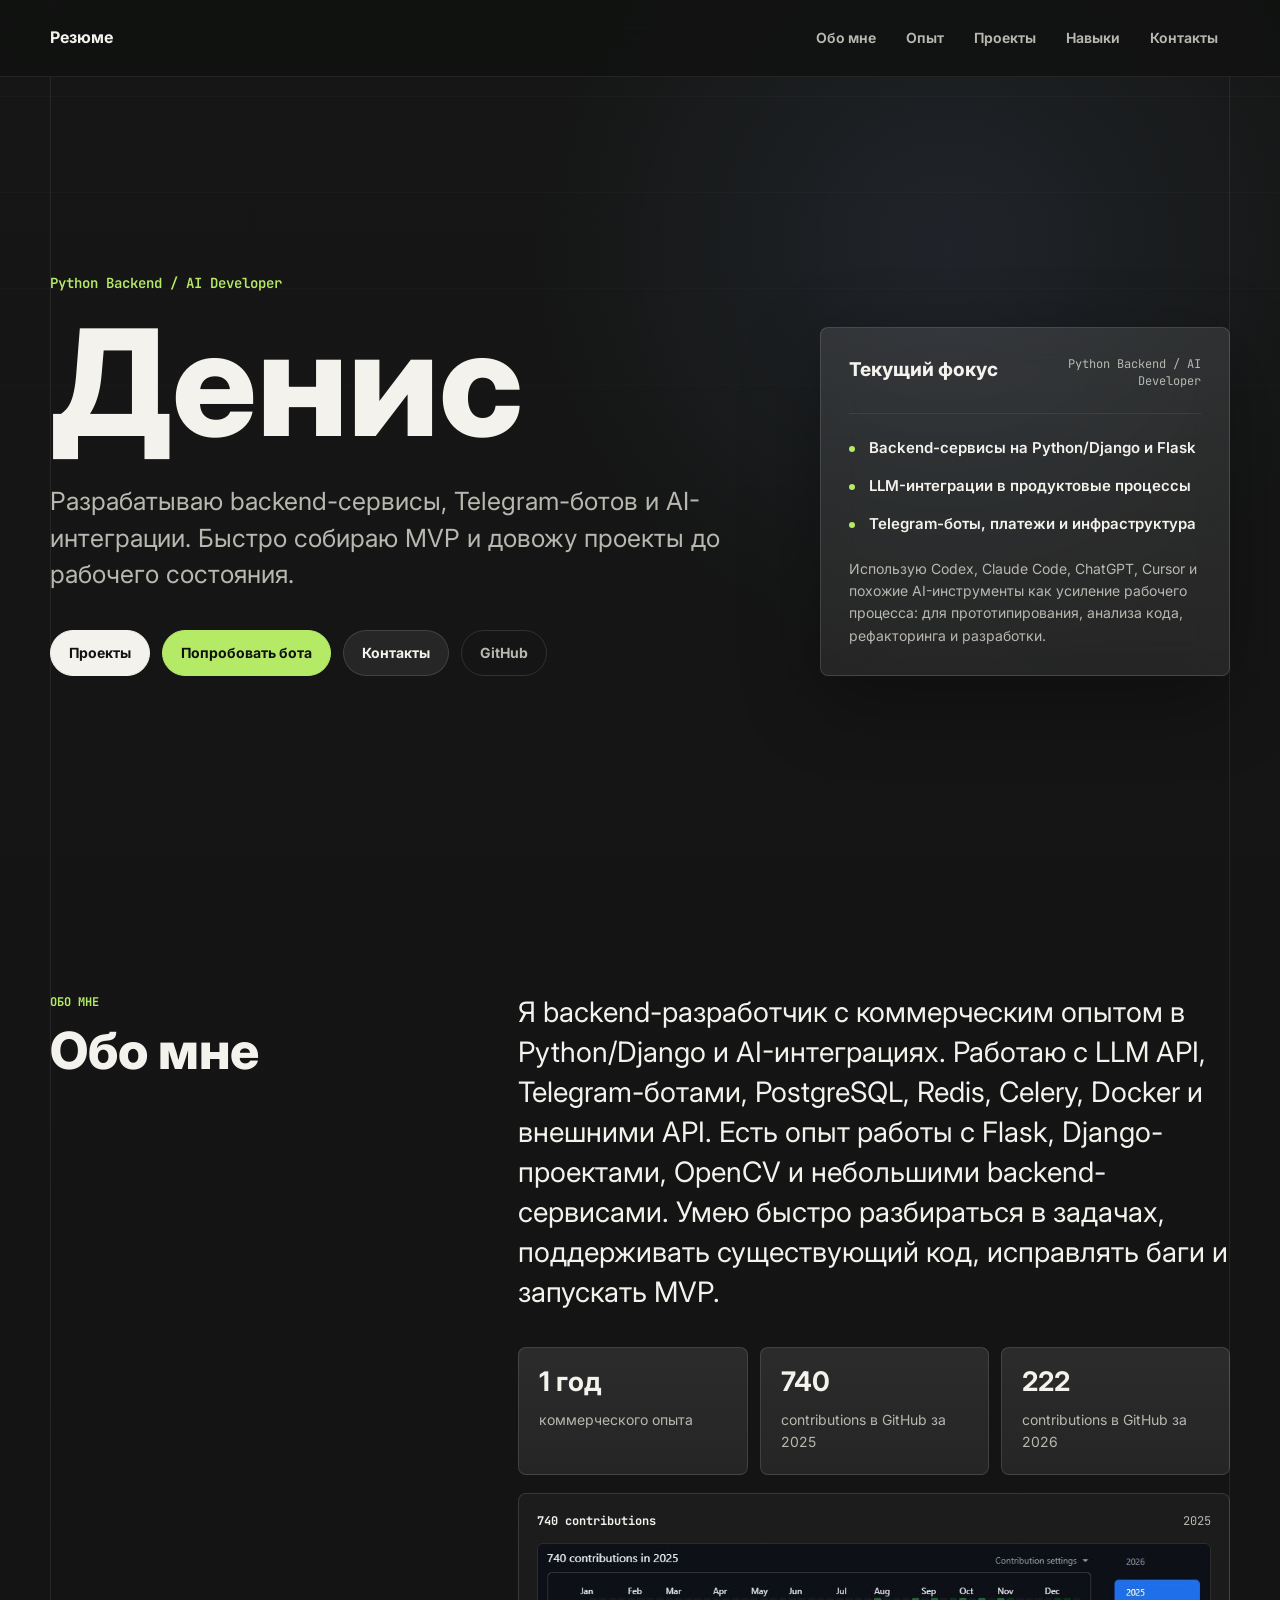
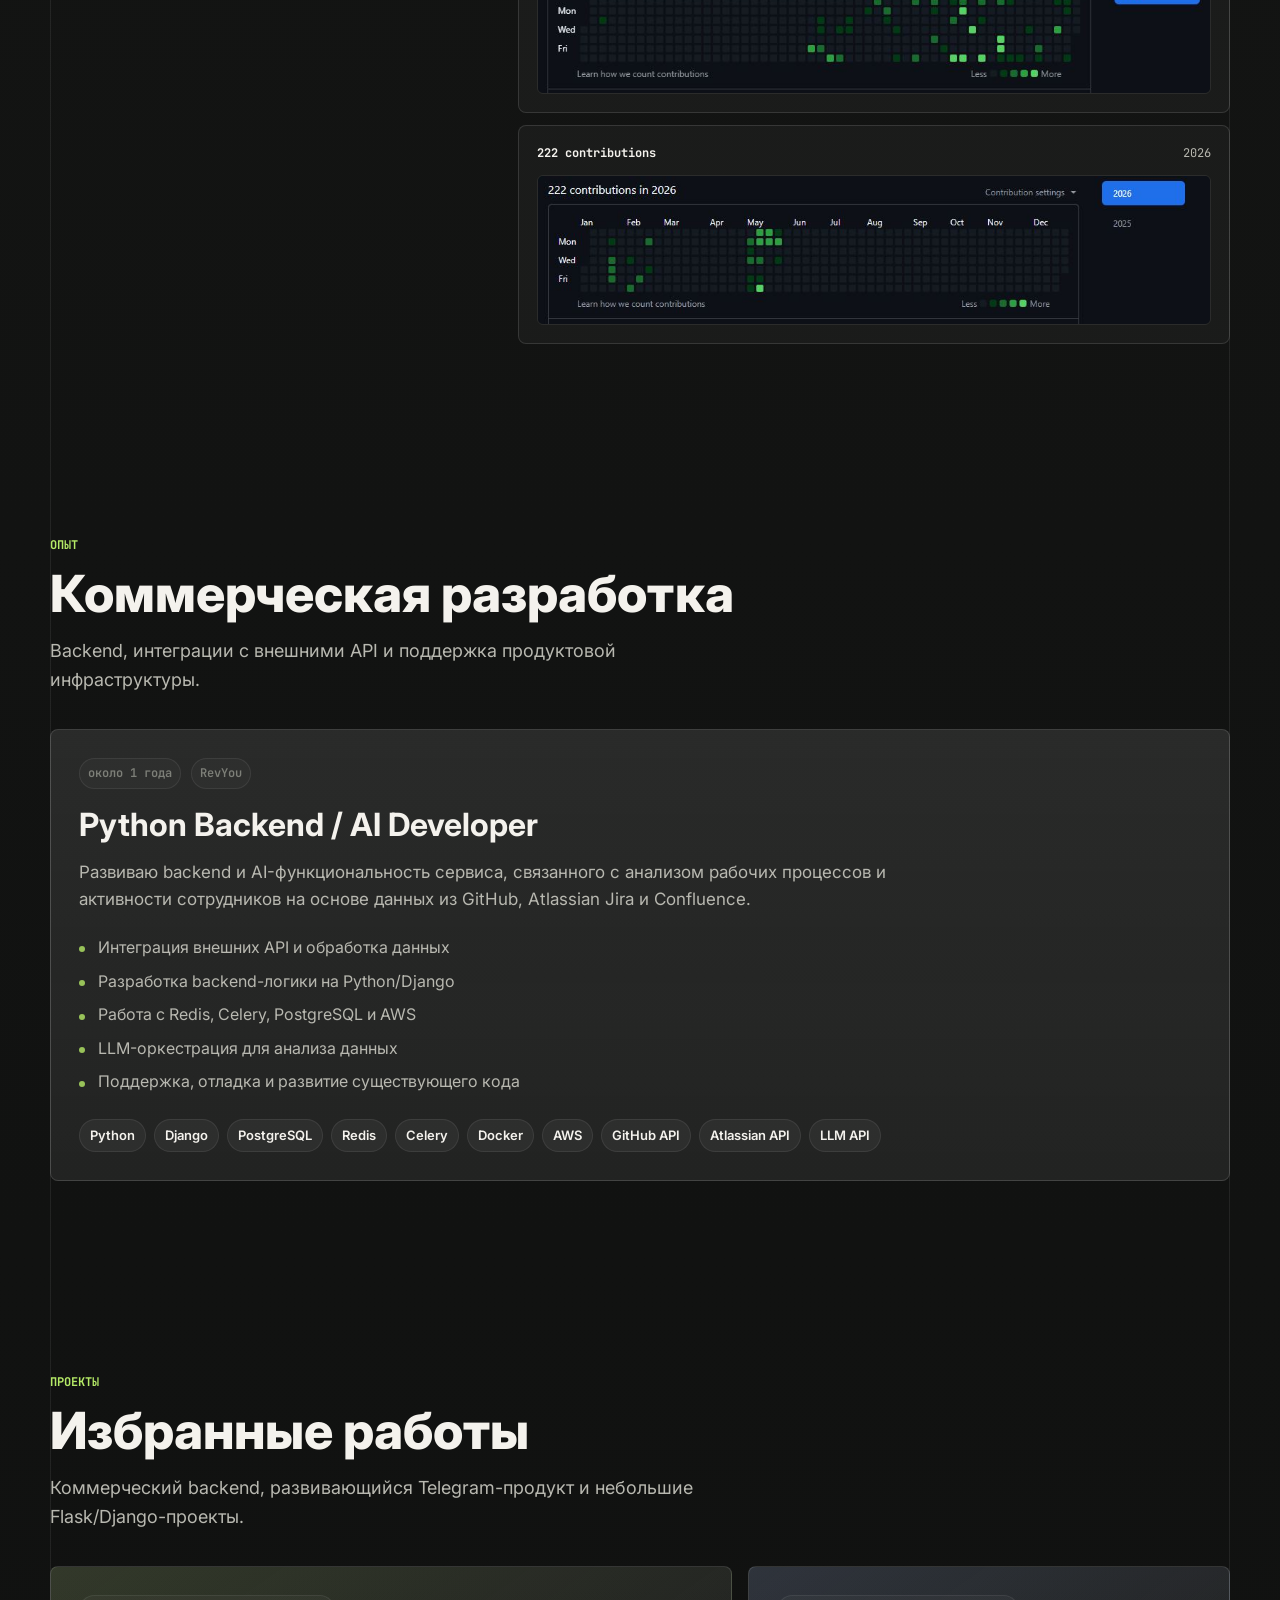
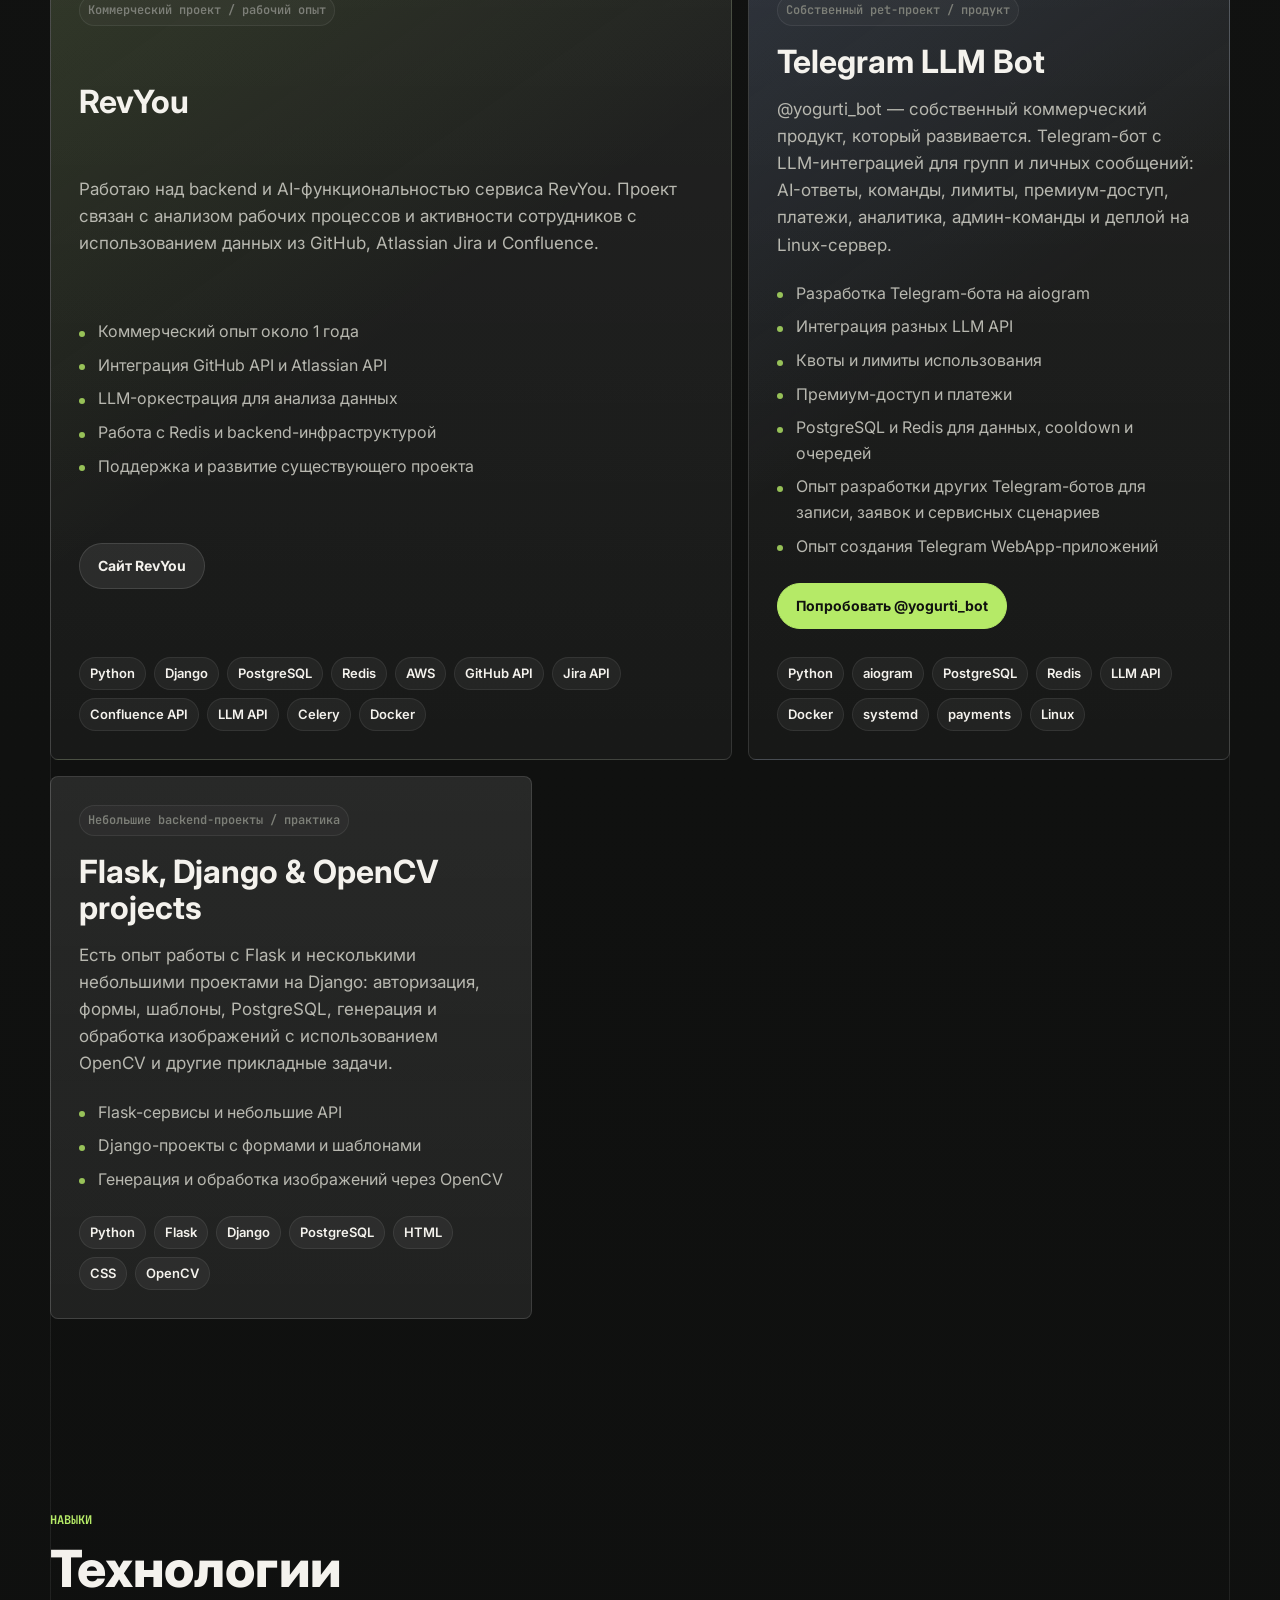
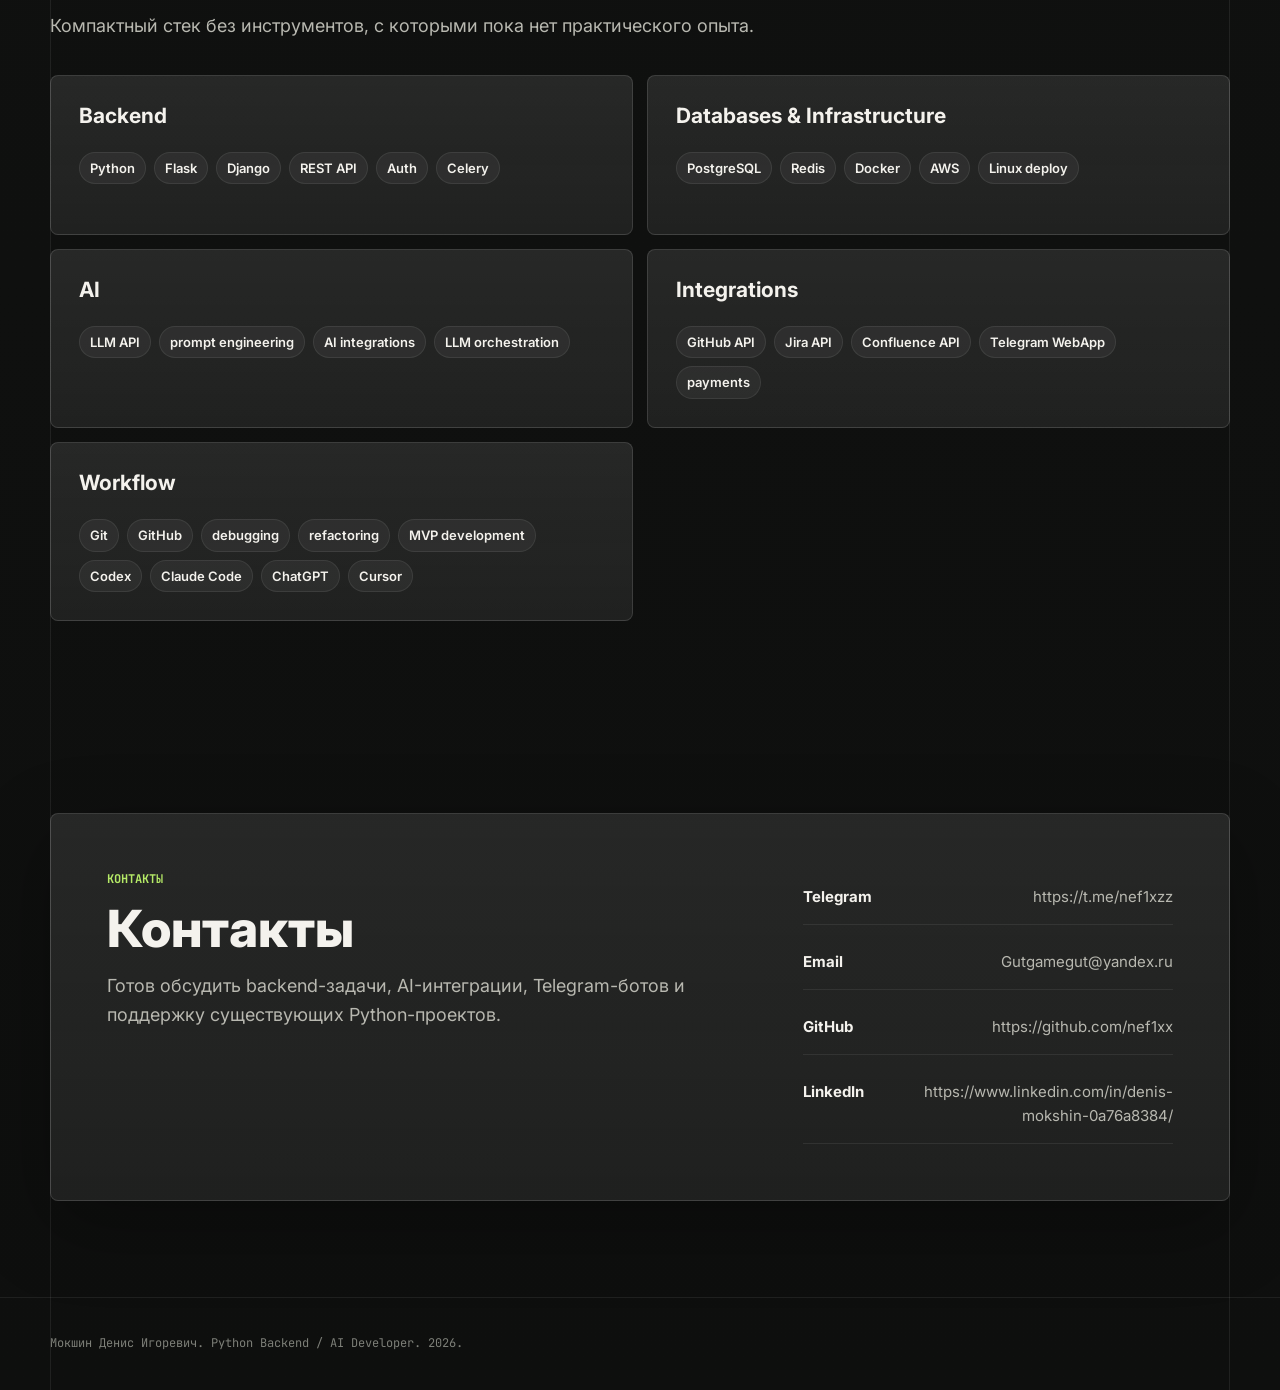
==== index.html @ 7c394aff "Initial portfolio site" ====
<!doctype html>
<html lang="ru">
  <head>
    <meta charset="utf-8">
    <meta name="viewport" content="width=device-width, initial-scale=1">
    <meta name="description" content="Портфолио Python Backend / AI Developer">
    <title>Портфолио разработчика</title>
    <link rel="preconnect" href="https://fonts.googleapis.com">
    <link rel="preconnect" href="https://fonts.gstatic.com" crossorigin>
    <link href="https://fonts.googleapis.com/css2?family=Inter:wght@400;500;600;700;800&family=JetBrains+Mono:wght@500;600&display=swap" rel="stylesheet">
    <link rel="stylesheet" href="assets/css/style.css">
  </head>
  <body>
    <a class="skip-link" href="#main">К содержанию</a>

    <header class="site-header" data-header>
      <div class="container header-inner">
        <a class="brand" href="#hero" aria-label="На главную">
          <span class="brand-mark" data-brand-mark></span>
          <span class="brand-text" data-brand-text></span>
        </a>

        <button class="menu-button" type="button" data-menu-button aria-expanded="false" aria-controls="site-nav">
          <span></span>
          <span></span>
          <span></span>
          <span class="sr-only">Открыть меню</span>
        </button>

        <nav class="site-nav" id="site-nav" data-nav></nav>
      </div>
    </header>

    <main id="main">
      <section class="hero section" id="hero" data-section="hero"></section>
      <section class="section" id="about" data-section="about"></section>
      <section class="section" id="experience" data-section="experience"></section>
      <section class="section" id="projects" data-section="projects"></section>
      <section class="section" id="skills" data-section="skills"></section>
      <section class="section" id="contacts" data-section="contacts"></section>
    </main>

    <footer class="site-footer">
      <div class="container">
        <p data-footer></p>
      </div>
    </footer>

    <noscript>
      <div class="noscript">Для просмотра портфолио включите JavaScript.</div>
    </noscript>

    <script src="assets/js/main.js"></script>
  </body>
</html>
---- assets/css/style.css ----
:root {
  --bg: #111211;
  --bg-soft: #171817;
  --surface: rgba(255, 255, 255, 0.045);
  --surface-strong: rgba(255, 255, 255, 0.075);
  --line: rgba(255, 255, 255, 0.12);
  --line-soft: rgba(255, 255, 255, 0.075);
  --text: #f4f2ed;
  --muted: #b8b8b0;
  --muted-2: #7d7f78;
  --accent: #b5ea67;
  --accent-soft: rgba(181, 234, 103, 0.14);
  --accent-blue: #92b6ff;
  --shadow: 0 24px 80px rgba(0, 0, 0, 0.32);
  --radius: 8px;
  --container: 1180px;
  --font: "Inter", system-ui, -apple-system, BlinkMacSystemFont, "Segoe UI", sans-serif;
  --mono: "JetBrains Mono", "SFMono-Regular", Consolas, monospace;
}

* {
  box-sizing: border-box;
}

html {
  scroll-behavior: smooth;
}

body {
  margin: 0;
  min-width: 320px;
  overflow-x: hidden;
  background:
    linear-gradient(90deg, transparent 0, transparent calc(50% - 590px), var(--line-soft) calc(50% - 590px), var(--line-soft) calc(50% - 589px), transparent calc(50% - 589px), transparent calc(50% + 589px), var(--line-soft) calc(50% + 589px), var(--line-soft) calc(50% + 590px), transparent calc(50% + 590px)),
    radial-gradient(circle at 74% 4%, rgba(146, 182, 255, 0.09), transparent 26rem),
    linear-gradient(180deg, #151615 0%, var(--bg) 46%, #0e0f0e 100%);
  color: var(--text);
  font-family: var(--font);
  font-size: 16px;
  line-height: 1.6;
  letter-spacing: 0;
}

body::before {
  position: fixed;
  inset: 0;
  z-index: -1;
  pointer-events: none;
  content: "";
  background-image: linear-gradient(rgba(255, 255, 255, 0.028) 1px, transparent 1px);
  background-size: 100% 96px;
  mask-image: linear-gradient(180deg, black, transparent 68%);
}

a {
  color: inherit;
  text-decoration: none;
}

p,
h1,
h2,
h3 {
  margin: 0;
}

button {
  font: inherit;
}

.container {
  width: calc(100% - 48px);
  max-width: var(--container);
  margin-inline: auto;
}

.skip-link,
.sr-only {
  position: absolute;
  width: 1px;
  height: 1px;
  padding: 0;
  margin: -1px;
  overflow: hidden;
  clip: rect(0, 0, 0, 0);
  white-space: nowrap;
  border: 0;
}

.skip-link:focus {
  z-index: 20;
  width: auto;
  height: auto;
  padding: 10px 14px;
  margin: 16px;
  clip: auto;
  color: #0d0e0d;
  background: var(--accent);
  border-radius: var(--radius);
}

.site-header {
  position: sticky;
  top: 0;
  z-index: 10;
  border-bottom: 1px solid var(--line-soft);
  background: rgba(17, 18, 17, 0.82);
  backdrop-filter: blur(18px);
}

.header-inner {
  display: flex;
  align-items: center;
  justify-content: space-between;
  min-height: 76px;
  gap: 28px;
}

.brand {
  display: inline-flex;
  align-items: center;
  font-weight: 700;
}

.brand-mark[hidden] {
  display: none;
}

.brand-mark {
  display: grid;
  width: 38px;
  height: 38px;
  place-items: center;
  color: #0e0f0e;
  background: var(--text);
  border-radius: 50%;
  font-size: 18px;
  line-height: 1;
}

.brand-text {
  color: var(--text);
  font-size: 16px;
  letter-spacing: 0;
}

.site-nav {
  display: flex;
  align-items: center;
  gap: 6px;
}

.site-nav a {
  padding: 9px 12px;
  color: var(--muted);
  border-radius: var(--radius);
  font-size: 14px;
  font-weight: 650;
  transition: color 180ms ease, background 180ms ease;
}

.site-nav a:hover,
.site-nav a:focus-visible {
  color: var(--text);
  background: rgba(255, 255, 255, 0.055);
  outline: none;
}

.menu-button {
  display: none;
  width: 42px;
  height: 42px;
  align-items: center;
  justify-content: center;
  flex-direction: column;
  gap: 5px;
  color: var(--text);
  background: transparent;
  border: 1px solid var(--line);
  border-radius: var(--radius);
  cursor: pointer;
}

.menu-button span:not(.sr-only) {
  width: 18px;
  height: 2px;
  background: currentColor;
  border-radius: 999px;
}

.section {
  padding: 96px 0;
  scroll-margin-top: 96px;
}

.hero {
  min-height: clamp(640px, calc(100vh - 76px), 820px);
  display: flex;
  align-items: center;
  padding: 86px 0 112px;
}

.hero-grid {
  display: grid;
  grid-template-columns: minmax(0, 1.26fr) minmax(320px, 0.74fr);
  gap: 72px;
  align-items: end;
}

.hero-copy {
  min-width: 0;
  max-width: 790px;
}

.hero-role,
.section-label,
.card-meta,
.focus-card-top,
.site-footer {
  font-family: var(--mono);
}

.hero-role {
  color: var(--accent);
  font-size: 14px;
  font-weight: 600;
  margin-bottom: 22px;
}

.hero h1 {
  max-width: 820px;
  font-size: clamp(64px, 12vw, 148px);
  font-weight: 800;
  line-height: 0.9;
  letter-spacing: 0;
}

.hero-description {
  max-width: 680px;
  margin-top: 34px;
  color: var(--muted);
  font-size: clamp(20px, 2vw, 25px);
  line-height: 1.45;
}

.hero-actions {
  display: flex;
  flex-wrap: wrap;
  gap: 12px;
  margin-top: 38px;
}

.button {
  display: inline-flex;
  min-height: 46px;
  align-items: center;
  justify-content: center;
  padding: 0 18px;
  border: 1px solid var(--line);
  border-radius: 999px;
  font-size: 14px;
  font-weight: 700;
  transition: transform 180ms ease, border-color 180ms ease, background 180ms ease, color 180ms ease;
}

.button:hover,
.button:focus-visible {
  transform: translateY(-1px);
  outline: none;
}

.button-primary {
  color: #111211;
  background: var(--text);
  border-color: var(--text);
}

.button-secondary {
  color: var(--text);
  background: var(--surface-strong);
}

.button-ghost {
  color: var(--muted);
  background: transparent;
}

.button-ghost:hover {
  color: var(--text);
}

.button-accent {
  color: #10110f;
  background: var(--accent);
  border-color: var(--accent);
}

.focus-card,
.experience-card,
.project-card,
.skill-group,
.contact-panel,
.fact-card,
.error-box {
  min-width: 0;
  border: 1px solid var(--line);
  border-radius: var(--radius);
  background:
    linear-gradient(180deg, rgba(255, 255, 255, 0.064), rgba(255, 255, 255, 0.032)),
    var(--surface);
  box-shadow: var(--shadow);
}

.focus-card {
  padding: 28px;
  backdrop-filter: blur(18px);
}

.focus-card-top {
  display: flex;
  align-items: flex-start;
  justify-content: space-between;
  gap: 18px;
  padding-bottom: 22px;
  border-bottom: 1px solid var(--line-soft);
  color: var(--muted);
  font-size: 12px;
  line-height: 1.45;
}

.focus-card-top p {
  color: var(--text);
  font-family: var(--font);
  font-size: 19px;
  font-weight: 750;
}

.focus-card-top span {
  max-width: 160px;
  text-align: right;
}

.focus-list {
  display: grid;
  gap: 14px;
  padding: 22px 0;
  margin: 0;
  list-style: none;
}

.focus-list li {
  position: relative;
  padding-left: 20px;
  color: var(--text);
  font-size: 15px;
  font-weight: 600;
}

.focus-list li::before {
  position: absolute;
  top: 0.72em;
  left: 0;
  width: 6px;
  height: 6px;
  content: "";
  background: var(--accent);
  border-radius: 50%;
}

.focus-note {
  color: var(--muted);
  font-size: 14px;
}

.section-head {
  max-width: 720px;
  margin-bottom: 34px;
}

.section-label {
  margin-bottom: 12px;
  color: var(--accent);
  font-size: 12px;
  font-weight: 700;
  text-transform: uppercase;
}

.section-head h2,
.contact-panel h2 {
  color: var(--text);
  font-size: clamp(34px, 4vw, 58px);
  font-weight: 800;
  line-height: 1.02;
}

.section-head p:not(.section-label),
.contact-panel p:not(.section-label) {
  margin-top: 18px;
  color: var(--muted);
  font-size: 18px;
}

.about-grid {
  display: grid;
  grid-template-columns: minmax(260px, 0.56fr) minmax(0, 1fr);
  gap: 70px;
  align-items: start;
}

.about-content > p {
  color: var(--text);
  font-size: clamp(20px, 2.2vw, 29px);
  line-height: 1.42;
}

.fact-grid {
  display: grid;
  grid-template-columns: repeat(3, minmax(0, 1fr));
  gap: 12px;
  margin-top: 34px;
}

.fact-card {
  min-height: 128px;
  padding: 20px;
  box-shadow: none;
}

.fact-card strong {
  display: block;
  color: var(--text);
  font-size: 27px;
  line-height: 1;
}

.fact-card span {
  display: block;
  margin-top: 14px;
  color: var(--muted);
  font-size: 14px;
}

.github-stats {
  display: grid;
  gap: 12px;
  margin-top: 18px;
}

.github-stat-card {
  padding: 18px;
  border: 1px solid var(--line);
  border-radius: var(--radius);
  background: rgba(255, 255, 255, 0.035);
}

.github-stat-head {
  display: flex;
  justify-content: space-between;
  gap: 16px;
  margin-bottom: 12px;
  color: var(--muted);
  font-family: var(--mono);
  font-size: 12px;
}

.github-stat-head strong {
  color: var(--text);
}

.github-stat-card img {
  display: block;
  width: 100%;
  height: auto;
  border: 1px solid var(--line-soft);
  border-radius: 6px;
}

.experience-list {
  display: grid;
  gap: 16px;
}

.experience-card,
.project-card,
.skill-group {
  padding: 28px;
  box-shadow: none;
}

.card-meta {
  display: flex;
  flex-wrap: wrap;
  gap: 10px;
  margin-bottom: 18px;
  color: var(--muted-2);
  font-size: 12px;
  font-weight: 600;
}

.card-meta span {
  padding: 5px 8px;
  border: 1px solid var(--line-soft);
  border-radius: 999px;
  background: rgba(255, 255, 255, 0.028);
}

.experience-card h3,
.project-card h3,
.skill-group h3 {
  color: var(--text);
  font-size: clamp(24px, 2.5vw, 34px);
  line-height: 1.12;
}

.experience-card p,
.project-card p {
  max-width: 880px;
  margin-top: 16px;
  color: var(--muted);
  font-size: 17px;
}

.clean-list {
  display: grid;
  gap: 8px;
  padding: 0;
  margin: 22px 0 0;
  color: var(--muted);
  list-style: none;
}

.clean-list li {
  position: relative;
  padding-left: 19px;
}

.clean-list li::before {
  position: absolute;
  top: 0.72em;
  left: 0;
  width: 6px;
  height: 6px;
  content: "";
  background: rgba(181, 234, 103, 0.8);
  border-radius: 50%;
}

.tags {
  display: flex;
  flex-wrap: wrap;
  gap: 8px;
  margin-top: 24px;
}

.tags span {
  display: inline-flex;
  min-height: 30px;
  align-items: center;
  padding: 5px 10px;
  color: var(--text);
  background: rgba(255, 255, 255, 0.052);
  border: 1px solid var(--line-soft);
  border-radius: 999px;
  font-size: 13px;
  font-weight: 600;
}

.projects-grid {
  display: grid;
  grid-template-columns: repeat(12, minmax(0, 1fr));
  gap: 16px;
}

.project-card {
  min-height: 330px;
  display: flex;
  flex-direction: column;
  justify-content: space-between;
}

.project-card .tags {
  margin-top: 28px;
}

.project-actions {
  display: flex;
  flex-wrap: wrap;
  gap: 10px;
  margin-top: 24px;
}

.project-primary {
  grid-column: span 7;
}

.project-secondary {
  grid-column: span 5;
}

.project-compact {
  grid-column: span 5;
  min-height: auto;
}

.project-primary {
  background:
    linear-gradient(145deg, rgba(181, 234, 103, 0.11), transparent 48%),
    linear-gradient(180deg, rgba(255, 255, 255, 0.075), rgba(255, 255, 255, 0.035));
}

.project-secondary {
  background:
    linear-gradient(145deg, rgba(146, 182, 255, 0.12), transparent 48%),
    linear-gradient(180deg, rgba(255, 255, 255, 0.07), rgba(255, 255, 255, 0.032));
}

.project-compact .tags {
  margin-top: 24px;
}

.skills-grid {
  display: grid;
  grid-template-columns: repeat(2, minmax(0, 1fr));
  gap: 14px;
}

.skill-group {
  min-height: 160px;
}

.skill-group h3 {
  font-size: 21px;
}

.contact-panel {
  display: grid;
  grid-template-columns: minmax(0, 0.95fr) minmax(320px, 0.55fr);
  gap: 56px;
  align-items: start;
  padding: clamp(28px, 5vw, 56px);
}

.contact-links {
  display: grid;
  gap: 10px;
  min-width: 0;
}

.contact-link {
  display: grid;
  grid-template-columns: minmax(88px, 0.28fr) minmax(0, 1fr);
  gap: 18px;
  padding: 15px 0;
  color: var(--muted);
  border-bottom: 1px solid var(--line-soft);
  font-size: 15px;
}

.contact-link:hover,
.contact-link:focus-visible {
  color: var(--text);
  outline: none;
}

.contact-link span:first-child {
  color: var(--text);
  font-weight: 700;
}

.contact-link span:last-child {
  min-width: 0;
  overflow: hidden;
  text-align: right;
  text-overflow: ellipsis;
  overflow-wrap: anywhere;
  word-break: break-word;
  white-space: normal;
}

.site-footer {
  padding: 36px 0;
  color: var(--muted-2);
  border-top: 1px solid var(--line-soft);
  font-size: 12px;
}

.noscript {
  position: fixed;
  right: 16px;
  bottom: 16px;
  max-width: 360px;
  padding: 14px 16px;
  color: #111211;
  background: var(--accent);
  border-radius: var(--radius);
  font-weight: 700;
}

.error-section {
  min-height: 70vh;
  display: flex;
  align-items: center;
}

.error-box {
  max-width: 680px;
  padding: 32px;
}

.error-box h1 {
  font-size: 34px;
}

.error-box p {
  margin-top: 12px;
  color: var(--muted);
}

.error-box code {
  color: var(--accent);
  font-family: var(--mono);
}

@media (max-width: 940px) {
  .container {
    width: calc(100% - 32px);
    max-width: var(--container);
  }

  .menu-button {
    display: inline-flex;
  }

  .site-nav {
    position: absolute;
    top: calc(100% + 1px);
    right: 16px;
    left: 16px;
    display: none;
    flex-direction: column;
    align-items: stretch;
    padding: 10px;
    background: rgba(17, 18, 17, 0.96);
    border: 1px solid var(--line);
    border-radius: var(--radius);
    box-shadow: var(--shadow);
  }

  .menu-open .site-nav {
    display: flex;
  }

  .site-nav a {
    padding: 13px 14px;
  }

  .hero-grid,
  .about-grid,
  .contact-panel,
  .project-compact {
    grid-template-columns: 1fr;
  }

  .hero {
    min-height: auto;
    padding-top: 76px;
  }

  .hero-grid {
    gap: 38px;
  }

  .focus-card-top span {
    text-align: left;
  }

  .project-primary,
  .project-secondary,
  .project-compact {
    grid-column: span 12;
  }

  .skills-grid,
  .fact-grid {
    grid-template-columns: 1fr;
  }
}

@media (max-width: 620px) {
  body {
    background:
      radial-gradient(circle at 70% 0%, rgba(146, 182, 255, 0.08), transparent 22rem),
      linear-gradient(180deg, #151615 0%, var(--bg) 52%, #0e0f0e 100%);
  }

  .header-inner {
    min-height: 66px;
  }

  .brand-text {
    display: block;
  }

  .section {
    padding: 68px 0;
  }

  .hero {
    padding: 58px 0 76px;
  }

  .hero h1 {
    font-size: clamp(58px, 24vw, 92px);
  }

  .hero-description {
    margin-top: 26px;
    font-size: 19px;
  }

  .hero-actions {
    flex-direction: column;
    align-items: stretch;
  }

  .button {
    width: 100%;
  }

  .focus-card,
  .experience-card,
  .project-card,
  .skill-group,
  .contact-panel,
  .fact-card {
    padding: 22px;
  }

  .focus-card-top {
    flex-direction: column;
  }

  .project-card {
    min-height: auto;
  }

  .contact-link {
    display: grid;
    gap: 4px;
  }

  .contact-link span:last-child {
    text-align: left;
  }
}

@media (prefers-reduced-motion: reduce) {
  *,
  *::before,
  *::after {
    scroll-behavior: auto !important;
    transition-duration: 0.01ms !important;
    animation-duration: 0.01ms !important;
    animation-iteration-count: 1 !important;
  }
}
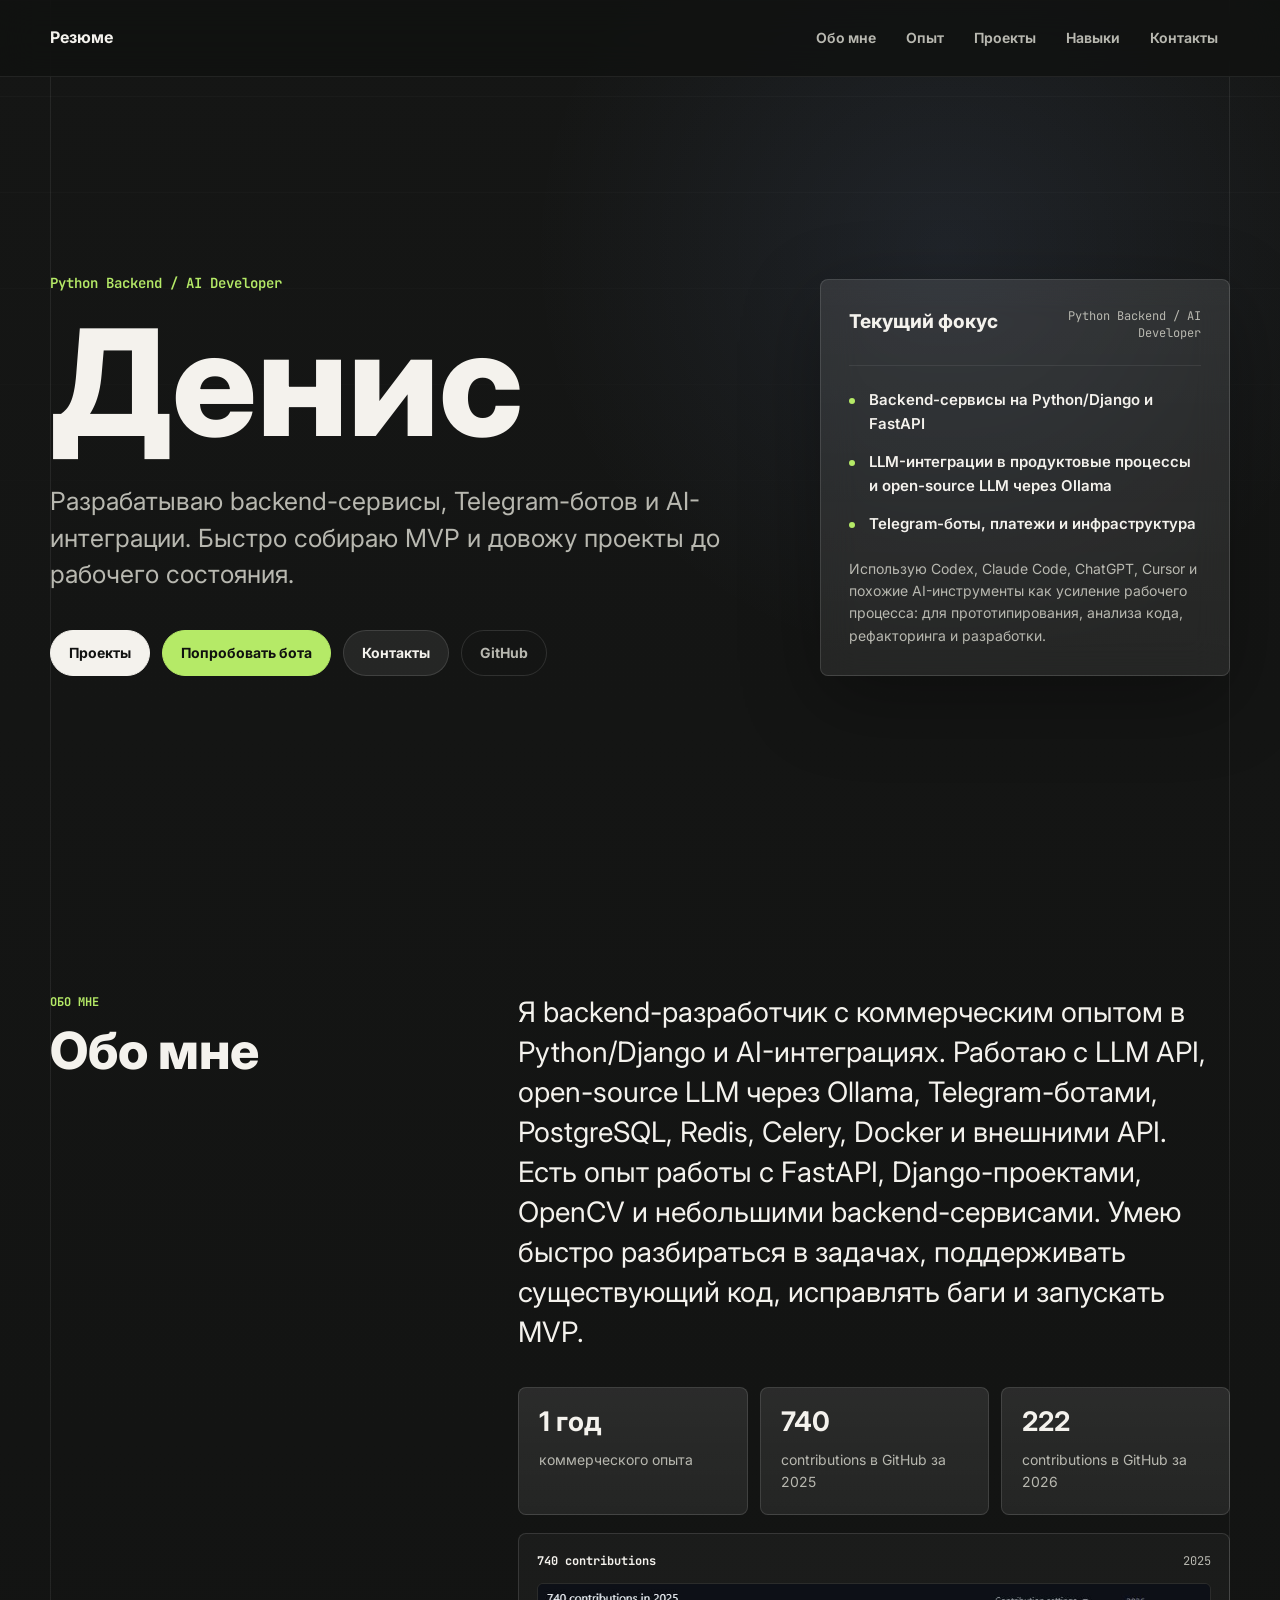
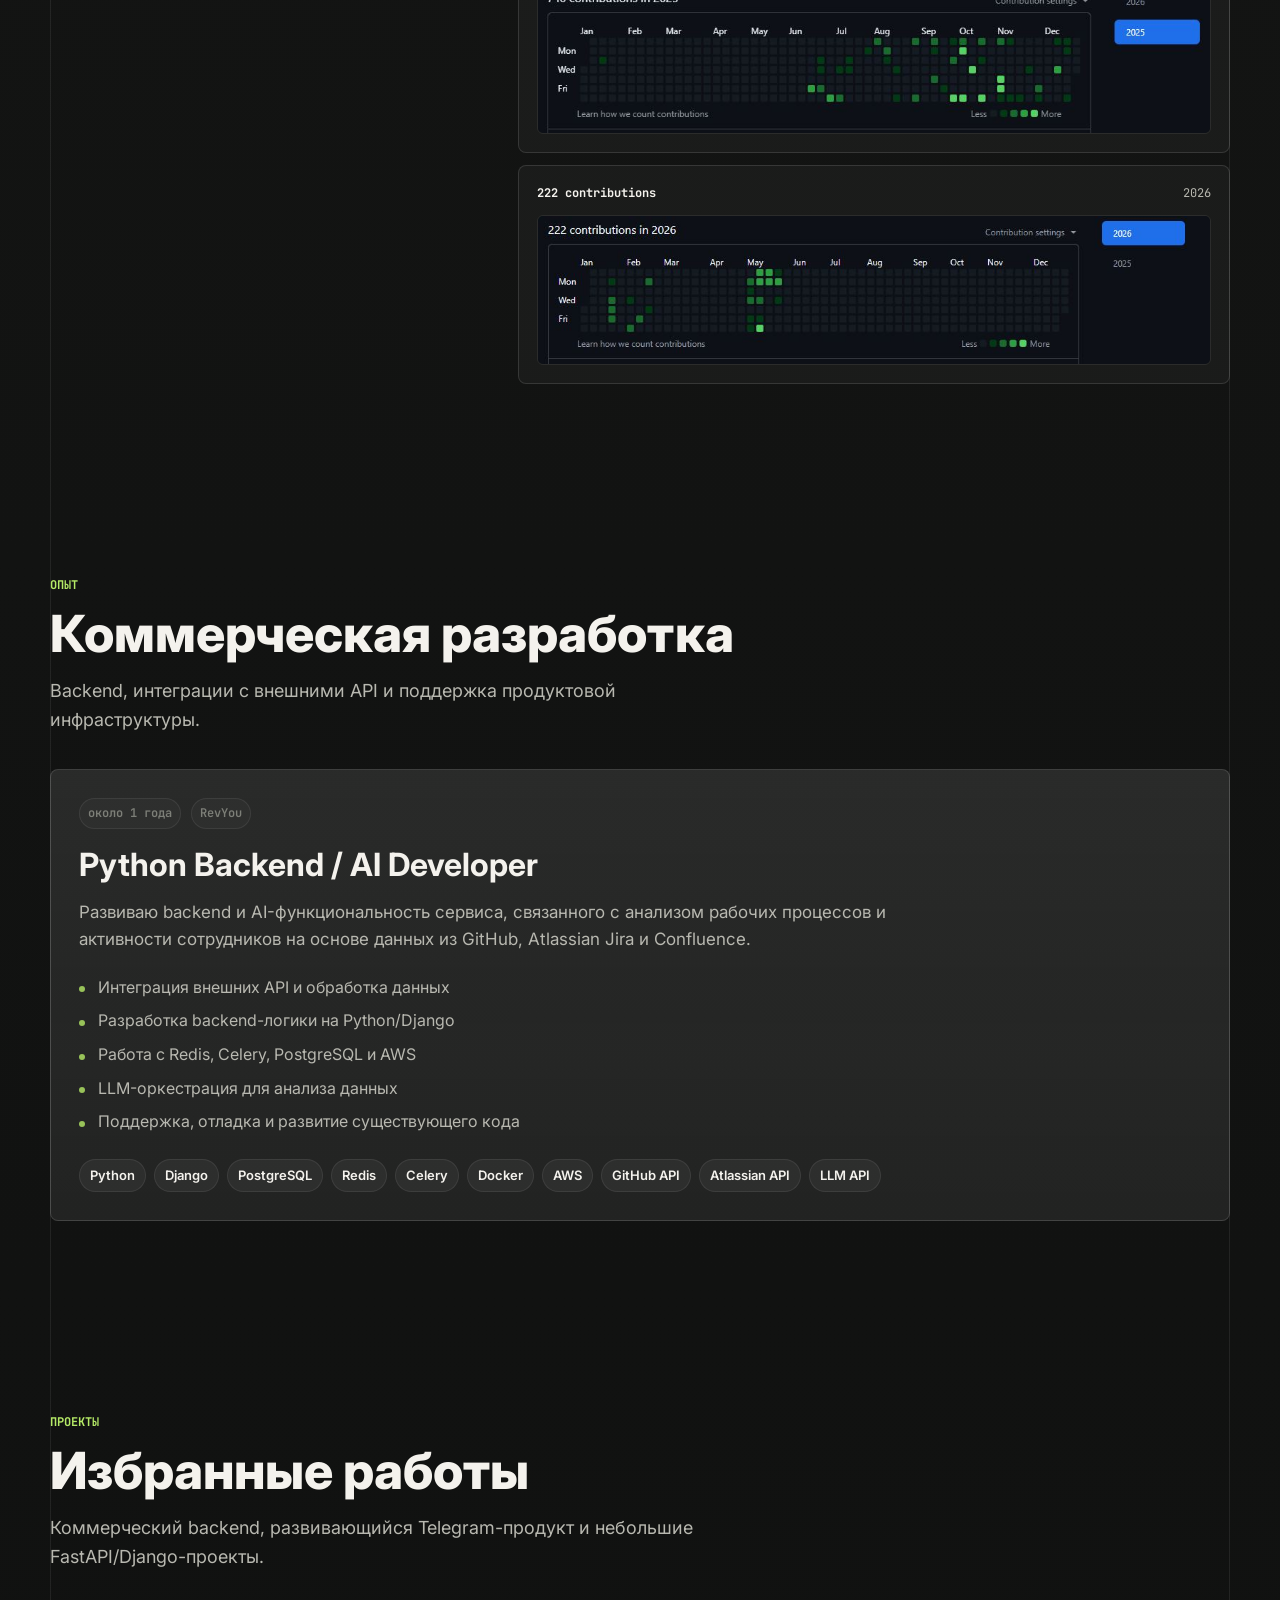
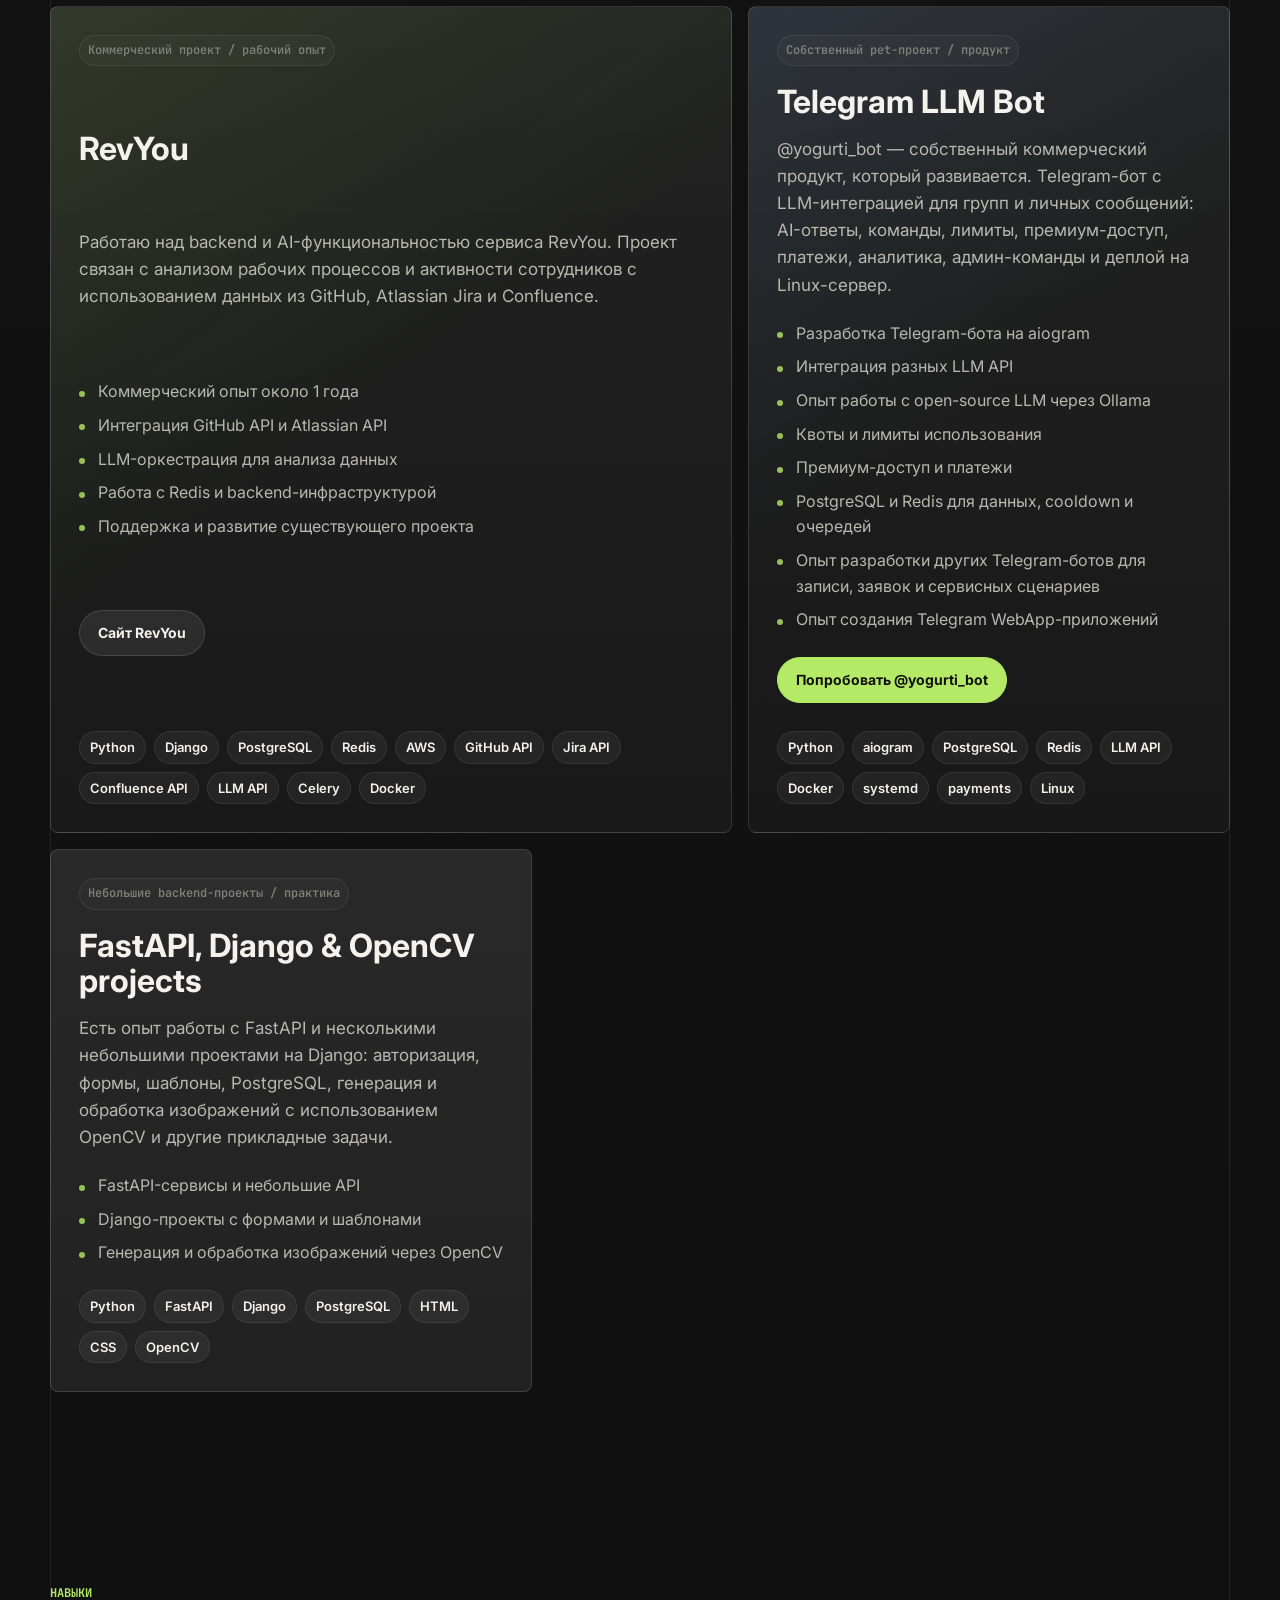
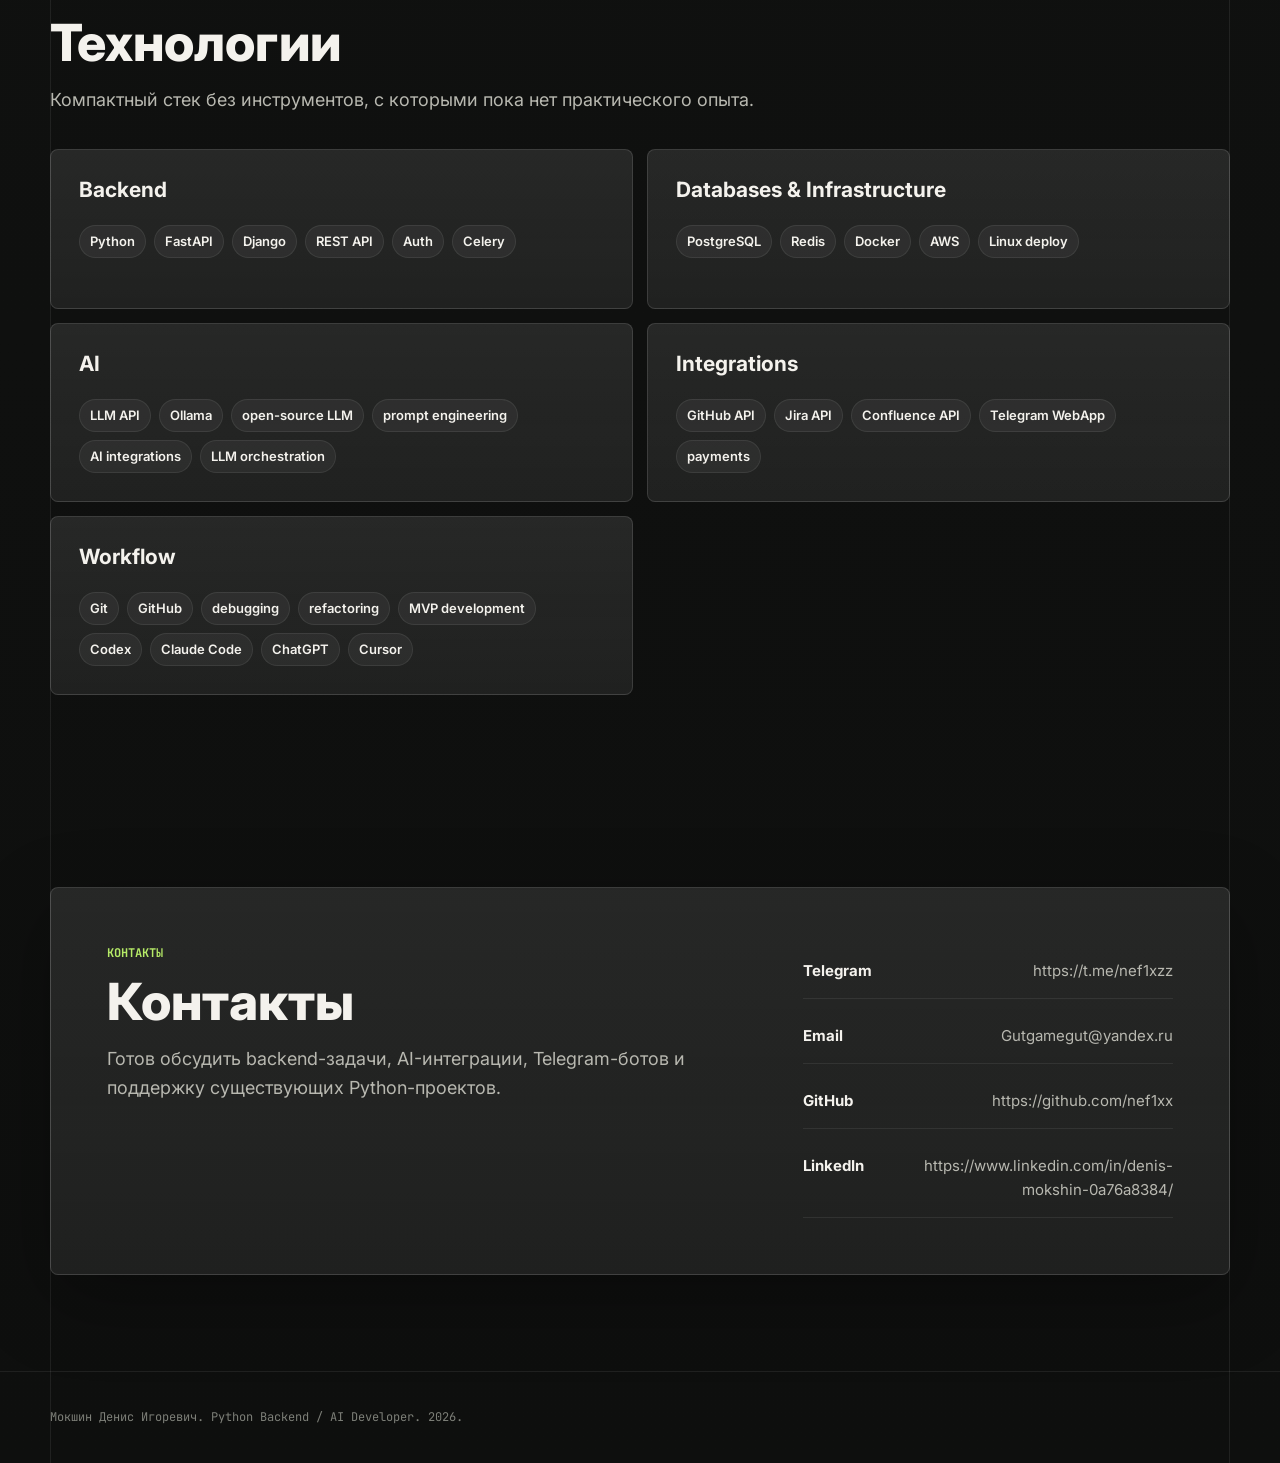
==== commit 23cc444b: "Add Google Analytics tag" ====
--- a/index.html
+++ b/index.html
@@ -3,6 +3,15 @@
   <head>
     <meta charset="utf-8">
     <meta name="viewport" content="width=device-width, initial-scale=1">
+    <!-- Google tag (gtag.js) -->
+    <script async src="https://www.googletagmanager.com/gtag/js?id=G-G2DSZB4EBX"></script>
+    <script>
+      window.dataLayer = window.dataLayer || [];
+      function gtag(){dataLayer.push(arguments);}
+      gtag('js', new Date());
+
+      gtag('config', 'G-G2DSZB4EBX');
+    </script>
     <meta name="description" content="Портфолио Python Backend / AI Developer">
     <title>Портфолио разработчика</title>
     <link rel="preconnect" href="https://fonts.googleapis.com">
